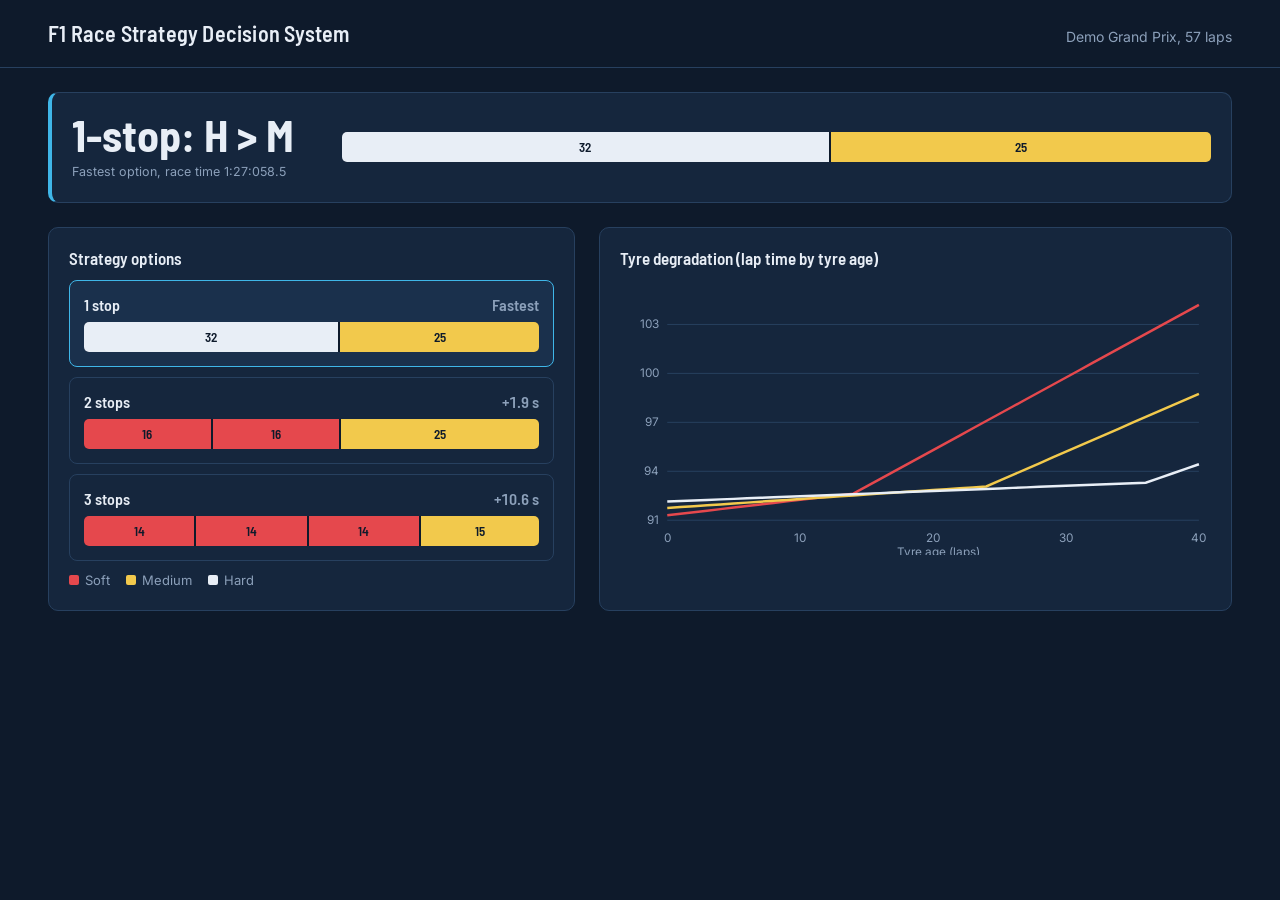
==== dashboard/index.html @ 06f7cac8 "Stage 1: calibrated lap-time model, strategy search and dashboard - src/f1_strategy: FastF1 data pip" ====
<!DOCTYPE html>
<html lang="en">
<head>
<meta charset="utf-8">
<meta name="viewport" content="width=device-width, initial-scale=1">
<title>F1 Race Strategy Decision System</title>
<link rel="stylesheet" href="https://fonts.googleapis.com/css2?family=Barlow+Semi+Condensed:wght@500;600;700&family=Inter:wght@400;500&display=swap">
<style>
:root{color-scheme:dark;
 --bg:#0E1A2B;--surface:#15263D;--line:#27405F;--text:#E8EEF6;--muted:#8CA0BA;--accent:#3FB6E8;
 --soft:#E5484D;--medium:#F2C94C;--hard:#E8EEF6;
 --head:"Barlow Semi Condensed","Arial Narrow",sans-serif;--body:Inter,system-ui,sans-serif}
*{box-sizing:border-box}
body{margin:0;background:var(--bg);color:var(--text);font:15px/1.5 var(--body)}
header{display:flex;justify-content:space-between;align-items:baseline;gap:16px;flex-wrap:wrap;padding:20px clamp(16px,4vw,48px);border-bottom:1px solid var(--line)}
h1{font:600 22px var(--head);margin:0;letter-spacing:.2px}
h2{font:600 17px var(--head);margin:0 0 12px}
header span{color:var(--muted);font-size:14px}
main{display:grid;grid-template-columns:minmax(0,5fr) minmax(0,6fr);gap:24px;padding:24px clamp(16px,4vw,48px);max-width:1280px;margin:auto}
@media(max-width:860px){main{grid-template-columns:1fr}}
section{background:var(--surface);border:1px solid var(--line);border-radius:10px;padding:20px}
.rec{grid-column:1/-1;display:flex;flex-wrap:wrap;gap:24px 48px;align-items:center;border-left:4px solid var(--accent)}
.rec .big{font:700 44px/1 var(--head)}
.rec small{display:block;color:var(--muted);margin-top:6px}
.bar{display:flex;height:30px;border-radius:5px;overflow:hidden;gap:2px;background:var(--bg)}
.bar i{display:flex;align-items:center;justify-content:center;font:600 13px var(--head);color:#0E1A2B}
.c-SOFT{background:var(--soft)}.c-MEDIUM{background:var(--medium)}.c-HARD{background:var(--hard)}
button.row{all:unset;box-sizing:border-box;display:block;width:100%;padding:14px;margin-bottom:10px;border:1px solid var(--line);border-radius:8px;cursor:pointer}
button.row:hover{border-color:var(--muted)}
button.row:focus-visible{outline:2px solid var(--accent);outline-offset:2px}
button.row[aria-pressed=true]{border-color:var(--accent);background:#1A304C}
.meta{display:flex;justify-content:space-between;margin-bottom:8px;font:600 16px var(--head)}
.meta span:last-child{font-variant-numeric:tabular-nums;color:var(--muted)}
.legend{display:flex;gap:16px;color:var(--muted);font-size:13px;margin-top:8px}
.legend b{display:inline-block;width:10px;height:10px;border-radius:2px;margin-right:6px}
svg{width:100%;height:auto;display:block}
svg text{fill:var(--muted);font:12px var(--body)}
.axis{stroke:var(--line)}
</style>
</head>
<body>
<header><h1>F1 Race Strategy Decision System</h1><span id="race"></span></header>
<main>
 <section class="rec" aria-live="polite">
  <div><div class="big" id="recTitle"></div><small id="recSub"></small></div>
  <div style="flex:1;min-width:260px"><div class="bar" id="recBar"></div></div>
 </section>
 <section><h2>Strategy options</h2><div id="list"></div>
  <div class="legend"><span><b class="c-SOFT"></b>Soft</span><span><b class="c-MEDIUM"></b>Medium</span><span><b class="c-HARD"></b>Hard</span></div></section>
 <section><h2>Tyre degradation (lap time by tyre age)</h2><div id="chart"></div></section>
</main>
<script src="data.js"></script>
<script>
const D=window.F1_DATA, $=id=>document.getElementById(id);
const COL={SOFT:"#E5484D",MEDIUM:"#F2C94C",HARD:"#E8EEF6"};
const fmt=t=>`${Math.floor(t/3600)}:${String(Math.floor(t%3600/60)).padStart(2,"0")}:${(t%60).toFixed(1).padStart(5,"0")}`;
const seq=s=>s.stints.map(x=>x.compound[0]).join(" > ");
const bar=s=>s.stints.map(x=>`<i class="c-${x.compound}" style="flex:${x.laps}">${x.laps}</i>`).join("");
$("race").textContent=`${D.race}, ${D.laps} laps`;
function select(i){
 const s=D.strategies[i];
 $("recTitle").textContent=`${s.stops}-stop: ${seq(s)}`;
 $("recSub").textContent=s.delta===0?`Fastest option, race time ${fmt(s.time)}`:`+${s.delta.toFixed(1)} s vs. fastest, race time ${fmt(s.time)}`;
 $("recBar").innerHTML=bar(s);
 document.querySelectorAll("button.row").forEach((b,j)=>b.setAttribute("aria-pressed",j===i));
}
$("list").innerHTML=D.strategies.map((s,i)=>`<button class="row" data-i="${i}"><div class="meta"><span>${s.stops} stop${s.stops>1?"s":""}</span><span>${s.delta===0?"Fastest":"+"+s.delta.toFixed(1)+" s"}</span></div><div class="bar">${bar(s)}</div></button>`).join("");
$("list").onclick=e=>{const b=e.target.closest("button.row");if(b)select(+b.dataset.i)};
select(0);
(function(){
 const W=600,H=280,L=48,R=12,T=12,B=36,all=Object.values(D.degradation).flat();
 const lo=Math.floor(Math.min(...all)),hi=Math.ceil(Math.max(...all)),n=41;
 const x=a=>L+a/(n-1)*(W-L-R),y=v=>T+(hi-v)/(hi-lo)*(H-T-B);
 let g="";
 for(let v=lo;v<=hi;v+=Math.ceil((hi-lo)/5))g+=`<line class="axis" x1="${L}" x2="${W-R}" y1="${y(v)}" y2="${y(v)}"/><text x="${L-8}" y="${y(v)+4}" text-anchor="end">${v}</text>`;
 for(let a=0;a<n;a+=10)g+=`<text x="${x(a)}" y="${H-14}" text-anchor="middle">${a}</text>`;
 g+=`<text x="${(W+L)/2}" y="${H}" text-anchor="middle">Tyre age (laps)</text>`;
 for(const[c,v]of Object.entries(D.degradation))g+=`<polyline fill="none" stroke="${COL[c]}" stroke-width="2.5" points="${v.map((t,a)=>x(a)+","+y(t)).join(" ")}"/>`;
 $("chart").innerHTML=`<svg viewBox="0 0 ${W} ${H}" role="img" aria-label="Lap time versus tyre age for soft, medium and hard compounds">${g}</svg>`;
})();
</script>
</body>
</html>
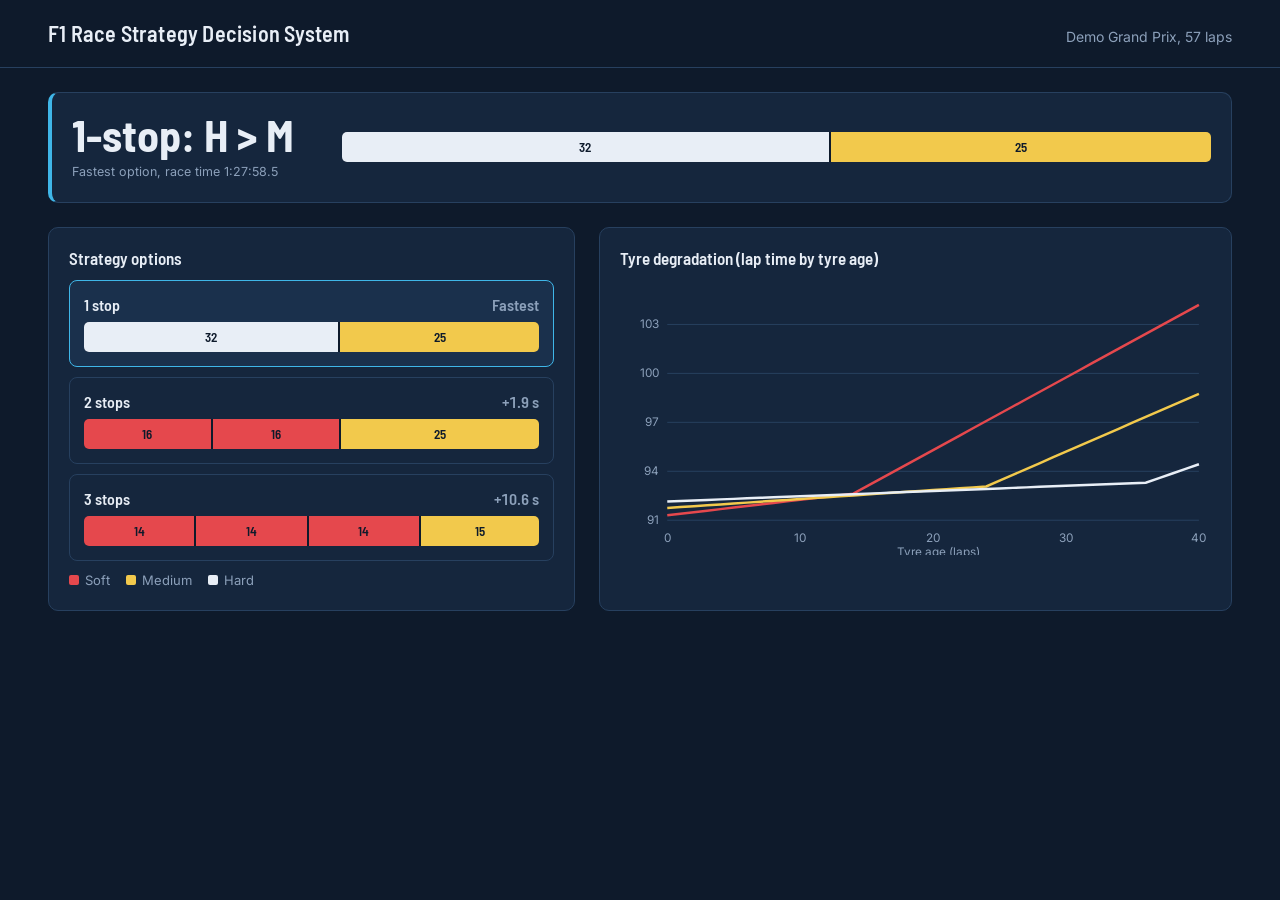
==== commit c6fa79d1: "fix(dashboard): pad total-time seconds without the stray leading zero 1:16:012.6 becomes 1:16:12.6 —" ====
--- a/dashboard/index.html
+++ b/dashboard/index.html
@@ -53,7 +53,7 @@
 <script>
 const D=window.F1_DATA, $=id=>document.getElementById(id);
 const COL={SOFT:"#E5484D",MEDIUM:"#F2C94C",HARD:"#E8EEF6"};
-const fmt=t=>`${Math.floor(t/3600)}:${String(Math.floor(t%3600/60)).padStart(2,"0")}:${(t%60).toFixed(1).padStart(5,"0")}`;
+const fmt=t=>`${Math.floor(t/3600)}:${String(Math.floor(t%3600/60)).padStart(2,"0")}:${(t%60).toFixed(1).padStart(4,"0")}`;
 const seq=s=>s.stints.map(x=>x.compound[0]).join(" > ");
 const bar=s=>s.stints.map(x=>`<i class="c-${x.compound}" style="flex:${x.laps}">${x.laps}</i>`).join("");
 $("race").textContent=`${D.race}, ${D.laps} laps`;
